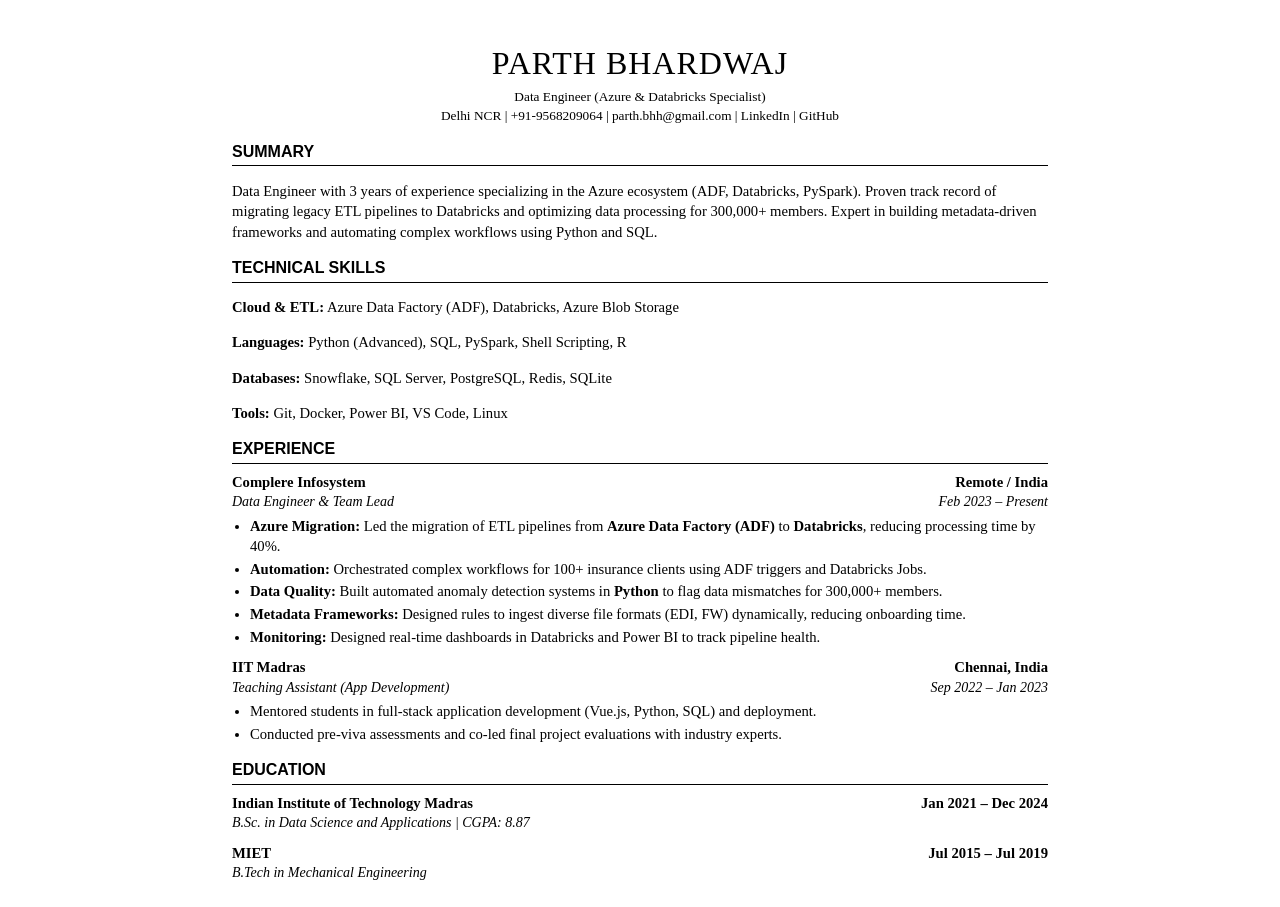
==== index.html @ d7b31c9b "pulling" ====
<!DOCTYPE html>
<html lang="en">
<head>
    <meta charset="UTF-8">
    <title>Parth Bhardwaj - Resume</title>
    <link rel="stylesheet" href="classic.css"> 
</head>
<body>

    <header>
        <h1>Parth Bhardwaj</h1>
        <div class="contact-info">
            Data Engineer (Azure & Databricks Specialist)<br>
            Delhi NCR | +91-9568209064 | parth.bhh@gmail.com |
            <a href="#">LinkedIn</a> | <a href="#">GitHub</a>
        </div>
    </header>

    <section>
        <h2>Summary</h2>
        <p>
            Data Engineer with 3 years of experience specializing in the Azure ecosystem (ADF, Databricks, PySpark). 
            Proven track record of migrating legacy ETL pipelines to Databricks and optimizing data processing for 300,000+ members. 
            Expert in building metadata-driven frameworks and automating complex workflows using Python and SQL.
        </p>
    </section>

    <section>
        <h2>Technical Skills</h2>
        <div class="skills-list">
            <p><strong>Cloud & ETL:</strong> Azure Data Factory (ADF), Databricks, Azure Blob Storage</p>
            <p><strong>Languages:</strong> Python (Advanced), SQL, PySpark, Shell Scripting, R</p>
            <p><strong>Databases:</strong> Snowflake, SQL Server, PostgreSQL, Redis, SQLite</p>
            <p><strong>Tools:</strong> Git, Docker, Power BI, VS Code, Linux</p>
        </div>
    </section>

    <section>
        <h2>Experience</h2>

        <div class="job-block">
            <div class="job-header">
                <span class="company">Complere Infosystem</span>
                <span class="location">Remote / India</span>
            </div>
            <div class="job-subheader">
                <span class="role">Data Engineer & Team Lead</span>
                <span class="dates">Feb 2023 – Present</span>
            </div>
            <ul>
                <li><strong>Azure Migration:</strong> Led the migration of ETL pipelines from <strong>Azure Data Factory (ADF)</strong> to <strong>Databricks</strong>, reducing processing time by 40%.</li>
                <li><strong>Automation:</strong> Orchestrated complex workflows for 100+ insurance clients using ADF triggers and Databricks Jobs.</li>
                <li><strong>Data Quality:</strong> Built automated anomaly detection systems in <strong>Python</strong> to flag data mismatches for 300,000+ members.</li>
                <li><strong>Metadata Frameworks:</strong> Designed rules to ingest diverse file formats (EDI, FW) dynamically, reducing onboarding time.</li>
                <li><strong>Monitoring:</strong> Designed real-time dashboards in Databricks and Power BI to track pipeline health.</li>
            </ul>
        </div>

        <div class="job-block">
            <div class="job-header">
                <span class="company">IIT Madras</span>
                <span class="location">Chennai, India</span>
            </div>
            <div class="job-subheader">
                <span class="role">Teaching Assistant (App Development)</span>
                <span class="dates">Sep 2022 – Jan 2023</span>
            </div>
            <ul>
                <li>Mentored students in full-stack application development (Vue.js, Python, SQL) and deployment.</li>
                <li>Conducted pre-viva assessments and co-led final project evaluations with industry experts.</li>
            </ul>
        </div>
    </section>

    <section>
        <h2>Education</h2>
        
        <div class="job-block">
            <div class="job-header">
                <span class="company">Indian Institute of Technology Madras</span>
                <span class="dates">Jan 2021 – Dec 2024</span>
            </div>
            <div class="job-subheader">
                <span class="role">B.Sc. in Data Science and Applications | CGPA: 8.87</span>
            </div>
        </div>

        <div class="job-block" style="margin-top: 10px;">
            <div class="job-header">
                <span class="company">MIET</span>
                <span class="dates">Jul 2015 – Jul 2019</span>
            </div>
            <div class="job-subheader">
                <span class="role">B.Tech in Mechanical Engineering</span>
            </div>
        </div>
    </section>

</body>
</html>
---- classic.css ----
/* SAVE AS: classic.css */

body {
    font-family: 'Times New Roman', Times, serif; /* The Classic Look */
    font-size: 11pt;
    line-height: 1.4;
    color: #000;
    max-width: 8.5in;
    margin: 0 auto;
    padding: 20px 40px;
}

h1 {
    text-align: center;
    text-transform: uppercase;
    font-weight: normal;
    font-size: 24pt;
    margin-bottom: 2px;
    letter-spacing: 1px;
}

.contact-info {
    text-align: center;
    font-size: 10pt;
    margin-bottom: 15px;
}

h2 {
    font-family: 'Arial', sans-serif; /* Sans-serif headers for contrast */
    font-size: 12pt;
    text-transform: uppercase;
    border-bottom: 1px solid #000;
    margin-top: 15px;
    margin-bottom: 8px;
    padding-bottom: 2px;
}

.job-header {
    display: flex;
    justify-content: space-between;
    font-weight: bold;
    font-size: 11pt;
}

.job-subheader {
    display: flex;
    justify-content: space-between;
    font-style: italic;
    font-size: 10.5pt;
    margin-bottom: 4px;
}

ul {
    margin: 2px 0 10px 0;
    padding-left: 18px;
}

li {
    margin-bottom: 2px;
}

a { color: #000; text-decoration: none; }

@media print {
    body { margin: 0; padding: 0.5in; }
    @page { size: A4; margin: 0; }
}
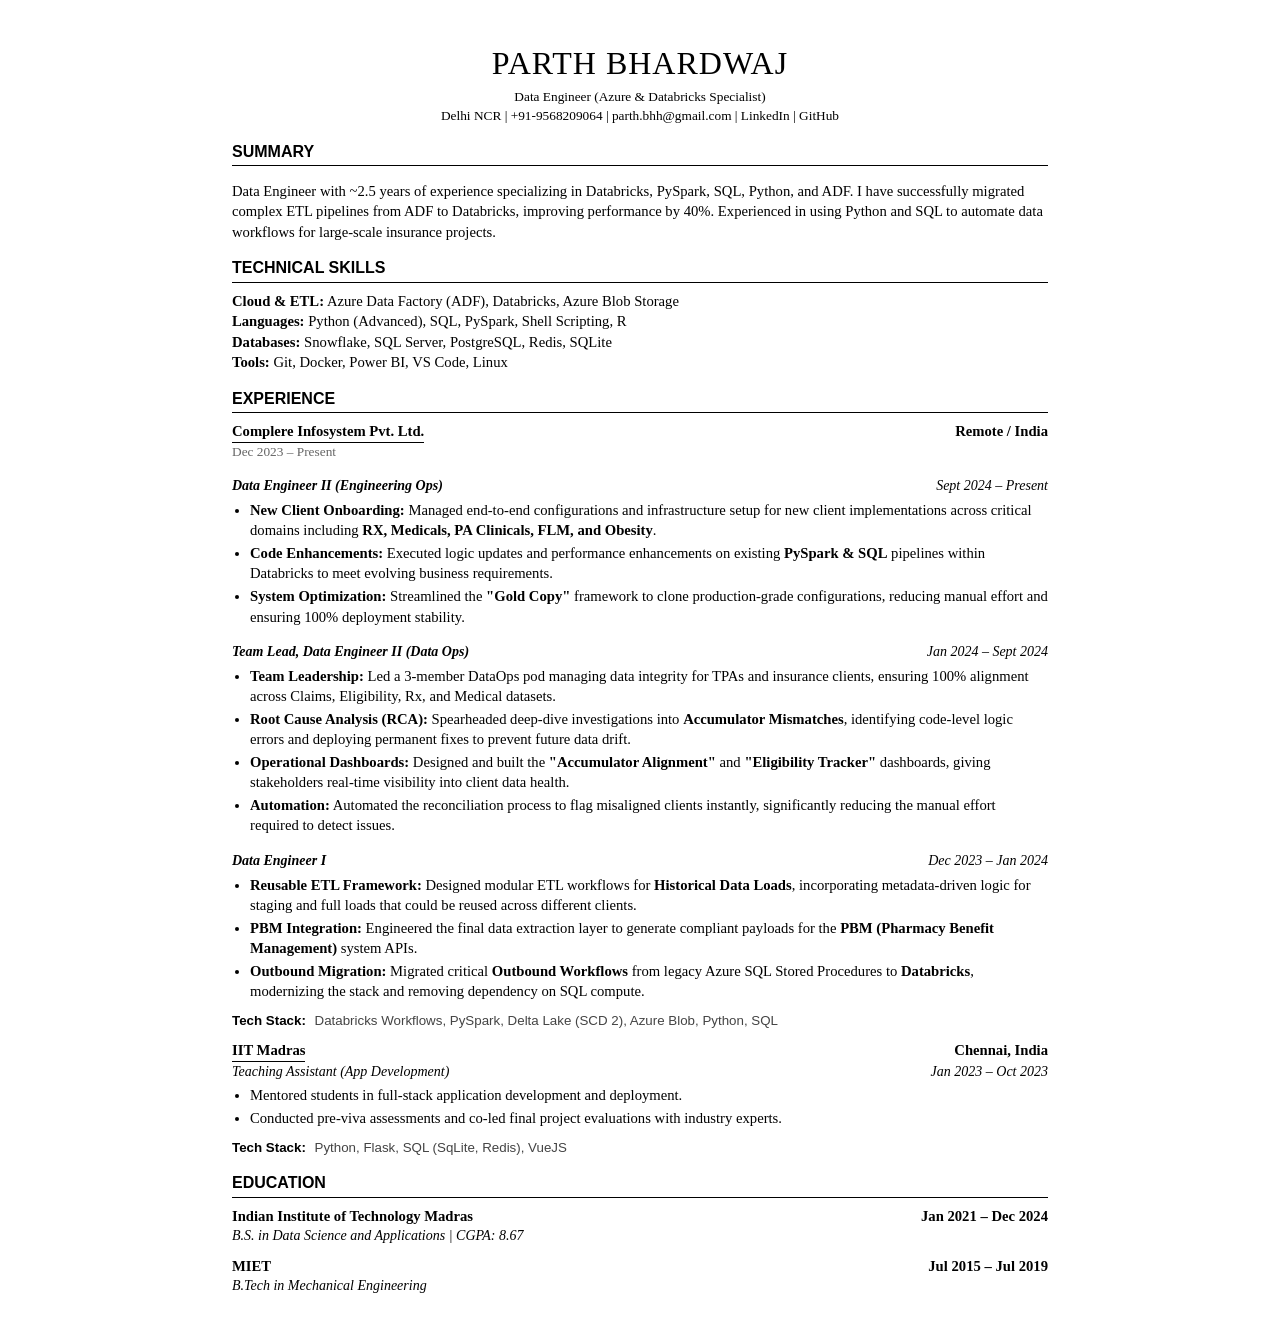
==== commit ca7814a1: "pushing" ====
--- a/index.html
+++ b/index.html
@@ -7,70 +7,125 @@
 </head>
 <body>
 
+
     <header>
         <h1>Parth Bhardwaj</h1>
         <div class="contact-info">
             Data Engineer (Azure & Databricks Specialist)<br>
             Delhi NCR | +91-9568209064 | parth.bhh@gmail.com |
-            <a href="#">LinkedIn</a> | <a href="#">GitHub</a>
+            <a href="https://www.linkedin.com/in/parth-bhardwaj-719878bb/">LinkedIn</a> | 
+            <a href="https://github.com/parth-bh">GitHub</a>
         </div>
     </header>
+
+
 
     <section>
         <h2>Summary</h2>
         <p>
-            Data Engineer with 3 years of experience specializing in the Azure ecosystem (ADF, Databricks, PySpark). 
-            Proven track record of migrating legacy ETL pipelines to Databricks and optimizing data processing for 300,000+ members. 
-            Expert in building metadata-driven frameworks and automating complex workflows using Python and SQL.
+            Data Engineer with ~2.5 years of experience specializing in Databricks, PySpark, SQL, Python, and ADF. 
+            I have successfully migrated complex ETL pipelines from ADF to Databricks, improving performance by 40%. 
+            Experienced in using Python and SQL to automate data workflows for large-scale insurance projects. 
         </p>
     </section>
+
+
 
     <section>
         <h2>Technical Skills</h2>
         <div class="skills-list">
-            <p><strong>Cloud & ETL:</strong> Azure Data Factory (ADF), Databricks, Azure Blob Storage</p>
-            <p><strong>Languages:</strong> Python (Advanced), SQL, PySpark, Shell Scripting, R</p>
-            <p><strong>Databases:</strong> Snowflake, SQL Server, PostgreSQL, Redis, SQLite</p>
-            <p><strong>Tools:</strong> Git, Docker, Power BI, VS Code, Linux</p>
+            <strong>Cloud & ETL:</strong> Azure Data Factory (ADF), Databricks, Azure Blob Storage<br>
+            <strong>Languages:</strong> Python (Advanced), SQL, PySpark, Shell Scripting, R <br>
+            <strong>Databases:</strong> Snowflake, SQL Server, PostgreSQL, Redis, SQLite<br>
+            <strong>Tools:</strong> Git, Docker, Power BI, VS Code, Linux<br>
         </div>
     </section>
+
+
+<!-- -------------------- EXPERIENCES -------------------- -->
 
     <section>
         <h2>Experience</h2>
 
-        <div class="job-block">
-            <div class="job-header">
-                <span class="company">Complere Infosystem</span>
-                <span class="location">Remote / India</span>
-            </div>
-            <div class="job-subheader">
-                <span class="role">Data Engineer & Team Lead</span>
-                <span class="dates">Feb 2023 – Present</span>
-            </div>
-            <ul>
-                <li><strong>Azure Migration:</strong> Led the migration of ETL pipelines from <strong>Azure Data Factory (ADF)</strong> to <strong>Databricks</strong>, reducing processing time by 40%.</li>
-                <li><strong>Automation:</strong> Orchestrated complex workflows for 100+ insurance clients using ADF triggers and Databricks Jobs.</li>
-                <li><strong>Data Quality:</strong> Built automated anomaly detection systems in <strong>Python</strong> to flag data mismatches for 300,000+ members.</li>
-                <li><strong>Metadata Frameworks:</strong> Designed rules to ingest diverse file formats (EDI, FW) dynamically, reducing onboarding time.</li>
-                <li><strong>Monitoring:</strong> Designed real-time dashboards in Databricks and Power BI to track pipeline health.</li>
-            </ul>
-        </div>
+
+    <!-- -------------------- COMPLERE INFOSYSTEM EXPERIENCES -------------------- -->
 
         <div class="job-block">
             <div class="job-header">
-                <span class="company">IIT Madras</span>
+                <span class="company" style="border-bottom: 1px solid #000">
+                    Complere Infosystem Pvt. Ltd.
+                </span>
+                <span class="location">Remote / India</span>
+            </div>
+            
+            <div class="dates" style="font-size: 10pt; color: #666; margin-bottom: 8px;">
+                Dec 2023 – Present
+            </div>
+        
+            <div class="job-subheader" style="margin-top: 15px;">
+                <span class="role" style="color: #000; font-weight: bold;">Data Engineer II (Engineering Ops)</span>
+                <span class="dates">Sept 2024 – Present</span>
+            </div>
+            <ul>
+                <li><strong>New Client Onboarding:</strong> Managed end-to-end configurations and infrastructure setup for new client implementations across critical domains including <strong>RX, Medicals, PA Clinicals, FLM, and Obesity</strong>.</li>
+                <li><strong>Code Enhancements:</strong> Executed logic updates and performance enhancements on existing <strong>PySpark & SQL</strong> pipelines within Databricks to meet evolving business requirements.</li>
+                <li><strong>System Optimization:</strong> Streamlined the <strong>"Gold Copy"</strong> framework to clone production-grade configurations, reducing manual effort and ensuring 100% deployment stability.</li>
+            </ul>
+        
+            <div class="job-subheader" style="margin-top: 15px;">
+                <span class="role" style="color: #000; font-weight: bold;">Team Lead, Data Engineer II (Data Ops)</span>
+                <span class="dates">Jan 2024 – Sept 2024</span>
+            </div>
+            <ul>
+                <li><strong>Team Leadership:</strong> Led a 3-member DataOps pod managing data integrity for TPAs and insurance clients, ensuring 100% alignment across Claims, Eligibility, Rx, and Medical datasets.</li>
+                <li><strong>Root Cause Analysis (RCA):</strong> Spearheaded deep-dive investigations into <strong>Accumulator Mismatches</strong>, identifying code-level logic errors and deploying permanent fixes to prevent future data drift.</li>
+                <li><strong>Operational Dashboards:</strong> Designed and built the <strong>"Accumulator Alignment"</strong> and <strong>"Eligibility Tracker"</strong> dashboards, giving stakeholders real-time visibility into client data health.</li>
+                <li><strong>Automation:</strong> Automated the reconciliation process to flag misaligned clients instantly, significantly reducing the manual effort required to detect issues.</li>
+            </ul>
+        
+            <div class="job-subheader" style="margin-top: 15px;">
+                <span class="role" style="color: #000; font-weight: bold;">Data Engineer I</span>
+                <span class="dates">Dec 2023 – Jan 2024</span>
+            </div>
+            <ul>
+                <li><strong>Reusable ETL Framework:</strong> Designed modular ETL workflows for <strong>Historical Data Loads</strong>, incorporating metadata-driven logic for staging and full loads that could be reused across different clients.</li>
+                <li><strong>PBM Integration:</strong> Engineered the final data extraction layer to generate compliant payloads for the <strong>PBM (Pharmacy Benefit Management)</strong> system APIs.</li>
+                <li><strong>Outbound Migration:</strong> Migrated critical <strong>Outbound Workflows</strong> from legacy Azure SQL Stored Procedures to <strong>Databricks</strong>, modernizing the stack and removing dependency on SQL compute.</li>
+            </ul>
+        
+            <div class="tech-stack">
+                <strong>Tech Stack:</strong> Databricks Workflows, PySpark, Delta Lake (SCD 2), Azure Blob, Python, SQL
+            </div>
+        </div>
+
+
+    <!-- -------------------- IIT MADRAS EXPERIENCES -------------------- -->
+
+        <div class="job-block">
+            <div class="job-header">
+                <span class="company" style="border-bottom: 1px solid #000">
+                    IIT Madras
+                </span>
                 <span class="location">Chennai, India</span>
             </div>
             <div class="job-subheader">
                 <span class="role">Teaching Assistant (App Development)</span>
-                <span class="dates">Sep 2022 – Jan 2023</span>
+                <span class="dates">Jan 2023 – Oct 2023</span>
             </div>
             <ul>
-                <li>Mentored students in full-stack application development (Vue.js, Python, SQL) and deployment.</li>
+                <li>Mentored students in full-stack application development and deployment.</li>
                 <li>Conducted pre-viva assessments and co-led final project evaluations with industry experts.</li>
             </ul>
+            <div class="tech-stack">
+                <strong>Tech Stack:</strong> Python, Flask, SQL (SqLite, Redis), VueJS
+            </div>
         </div>
+
     </section>
+
+
+
+<!-- -------------------- EDUCATION -------------------- -->
 
     <section>
         <h2>Education</h2>
@@ -81,7 +136,7 @@
                 <span class="dates">Jan 2021 – Dec 2024</span>
             </div>
             <div class="job-subheader">
-                <span class="role">B.Sc. in Data Science and Applications | CGPA: 8.87</span>
+                <span class="role">B.S. in Data Science and Applications | CGPA: 8.67</span>
             </div>
         </div>
 
--- a/classic.css
+++ b/classic.css
@@ -64,4 +64,19 @@
 @media print {
     body { margin: 0; padding: 0.5in; }
     @page { size: A4; margin: 0; }
-}+}
+
+.tech-stack {
+    font-size: 10pt;        /* Slightly smaller than main text */
+    margin-top: 4px;        /* A little space above it */
+    margin-bottom: 10px;    /* Space below before the next job starts */
+    color: #444;            /* Dark grey text for contrast */
+    font-family: 'Arial', sans-serif; /* Clean font to stand out */
+}
+
+.tech-stack strong {
+    color: #000;            /* Make "Tech Stack:" label pure black */
+    font-weight: bold;
+    margin-right: 5px;
+}
+
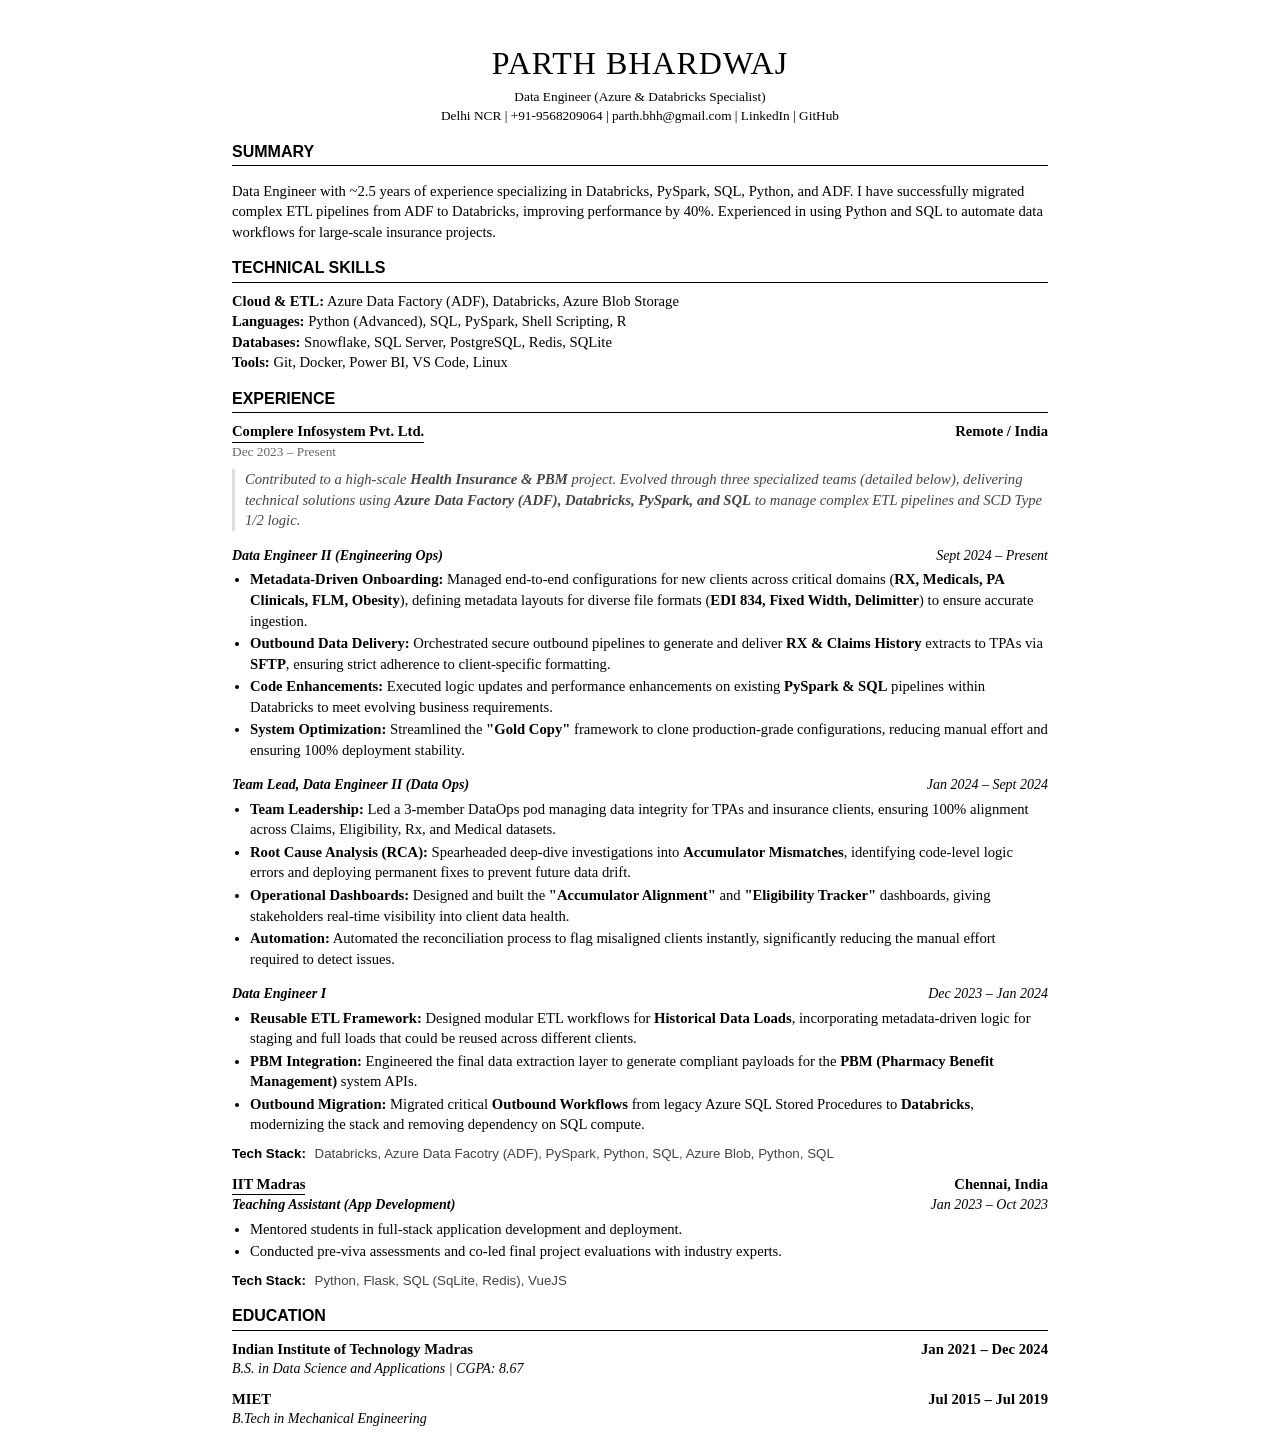
==== commit 14e8b6a1: "pushing" ====
--- a/index.html
+++ b/index.html
@@ -61,30 +61,50 @@
             <div class="dates" style="font-size: 10pt; color: #666; margin-bottom: 8px;">
                 Dec 2023 – Present
             </div>
-        
+                    
+            <div style="margin-bottom: 15px; font-style: italic; color: #444; border-left: 3px solid #ddd; padding-left: 10px;">
+                Contributed to a high-scale <strong>Health Insurance & PBM</strong> project. 
+                Evolved through three specialized teams (detailed below), delivering technical solutions using 
+                <strong>Azure Data Factory (ADF), Databricks, PySpark, and SQL</strong> to manage complex ETL pipelines and SCD Type 1/2 logic.
+            </div>
+
+
+
+    <!-- -------------------- COMPLERE INFOSYSTEM EXPERIENCES -- Data Engineer II (Engineering Ops) -------------------- -->
+
             <div class="job-subheader" style="margin-top: 15px;">
-                <span class="role" style="color: #000; font-weight: bold;">Data Engineer II (Engineering Ops)</span>
+                <span class="role" style="color: #000; font-weight: bold;">
+            Data Engineer II (Engineering Ops)</span>
                 <span class="dates">Sept 2024 – Present</span>
             </div>
+
             <ul>
-                <li><strong>New Client Onboarding:</strong> Managed end-to-end configurations and infrastructure setup for new client implementations across critical domains including <strong>RX, Medicals, PA Clinicals, FLM, and Obesity</strong>.</li>
+                <li><strong>Metadata-Driven Onboarding:</strong> Managed end-to-end configurations for new clients across critical domains (<strong>RX, Medicals, PA Clinicals, FLM, Obesity</strong>), defining metadata layouts for diverse file formats (<strong>EDI 834, Fixed Width, Delimitter</strong>) to ensure accurate ingestion.</li>
+                <li><strong>Outbound Data Delivery:</strong> Orchestrated secure outbound pipelines to generate and deliver <strong>RX & Claims History</strong> extracts to TPAs via <strong>SFTP</strong>, ensuring strict adherence to client-specific formatting.</li>
                 <li><strong>Code Enhancements:</strong> Executed logic updates and performance enhancements on existing <strong>PySpark & SQL</strong> pipelines within Databricks to meet evolving business requirements.</li>
                 <li><strong>System Optimization:</strong> Streamlined the <strong>"Gold Copy"</strong> framework to clone production-grade configurations, reducing manual effort and ensuring 100% deployment stability.</li>
             </ul>
         
+    <!-- -------------------- COMPLERE INFOSYSTEM EXPERIENCES -- Team Lead, Data Engineer II (Data Ops)-------------------- -->
+
             <div class="job-subheader" style="margin-top: 15px;">
-                <span class="role" style="color: #000; font-weight: bold;">Team Lead, Data Engineer II (Data Ops)</span>
+                <span class="role" style="color: #000; font-weight: bold;">
+                    Team Lead, Data Engineer II (Data Ops)</span>
                 <span class="dates">Jan 2024 – Sept 2024</span>
             </div>
+
             <ul>
                 <li><strong>Team Leadership:</strong> Led a 3-member DataOps pod managing data integrity for TPAs and insurance clients, ensuring 100% alignment across Claims, Eligibility, Rx, and Medical datasets.</li>
                 <li><strong>Root Cause Analysis (RCA):</strong> Spearheaded deep-dive investigations into <strong>Accumulator Mismatches</strong>, identifying code-level logic errors and deploying permanent fixes to prevent future data drift.</li>
                 <li><strong>Operational Dashboards:</strong> Designed and built the <strong>"Accumulator Alignment"</strong> and <strong>"Eligibility Tracker"</strong> dashboards, giving stakeholders real-time visibility into client data health.</li>
                 <li><strong>Automation:</strong> Automated the reconciliation process to flag misaligned clients instantly, significantly reducing the manual effort required to detect issues.</li>
             </ul>
+
+    <!-- -------------------- COMPLERE INFOSYSTEM EXPERIENCES -- Data Engineer I -------------------- -->
         
             <div class="job-subheader" style="margin-top: 15px;">
-                <span class="role" style="color: #000; font-weight: bold;">Data Engineer I</span>
+                <span class="role" style="color: #000; font-weight: bold;">
+                    Data Engineer I</span>
                 <span class="dates">Dec 2023 – Jan 2024</span>
             </div>
             <ul>
@@ -94,12 +114,12 @@
             </ul>
         
             <div class="tech-stack">
-                <strong>Tech Stack:</strong> Databricks Workflows, PySpark, Delta Lake (SCD 2), Azure Blob, Python, SQL
+                <strong>Tech Stack:</strong> Databricks, Azure Data Facotry (ADF), PySpark, Python, SQL, Azure Blob, Python, SQL
             </div>
         </div>
 
 
-    <!-- -------------------- IIT MADRAS EXPERIENCES -------------------- -->
+<!-- -------------------- IIT MADRAS EXPERIENCES -------------------- -->
 
         <div class="job-block">
             <div class="job-header">
@@ -108,10 +128,16 @@
                 </span>
                 <span class="location">Chennai, India</span>
             </div>
+
+            
             <div class="job-subheader">
-                <span class="role">Teaching Assistant (App Development)</span>
-                <span class="dates">Jan 2023 – Oct 2023</span>
+                <span class="role" style="color: #000; font-weight: bold;">
+                    Teaching Assistant (App Development)
+                </span>
+            <span class="dates">Jan 2023 – Oct 2023</span>
             </div>
+
+
             <ul>
                 <li>Mentored students in full-stack application development and deployment.</li>
                 <li>Conducted pre-viva assessments and co-led final project evaluations with industry experts.</li>
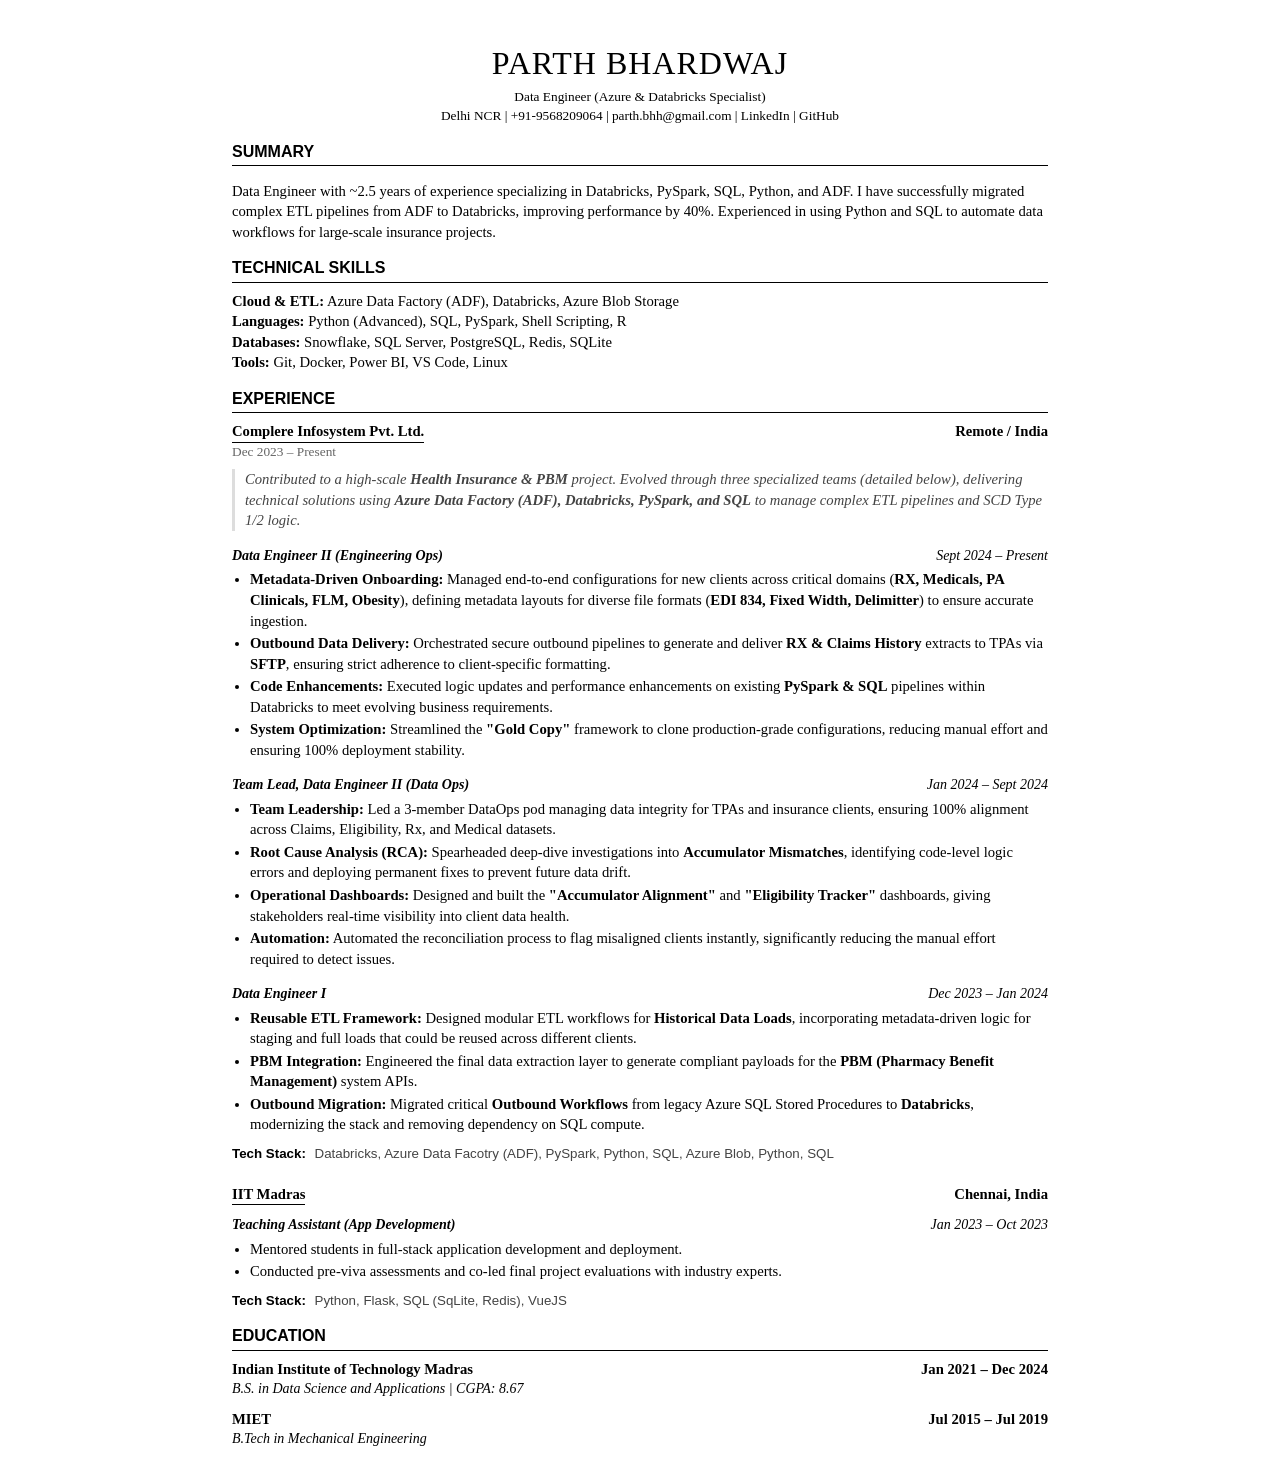
==== commit d4a3a8a6: "updating" ====
--- a/index.html
+++ b/index.html
@@ -121,7 +121,7 @@
 
 <!-- -------------------- IIT MADRAS EXPERIENCES -------------------- -->
 
-        <div class="job-block">
+        <div class="job-block" style="margin-top: 20px;">
             <div class="job-header">
                 <span class="company" style="border-bottom: 1px solid #000">
                     IIT Madras
@@ -130,7 +130,7 @@
             </div>
 
             
-            <div class="job-subheader">
+            <div class="job-subheader" style="margin-top: 10px;">
                 <span class="role" style="color: #000; font-weight: bold;">
                     Teaching Assistant (App Development)
                 </span>
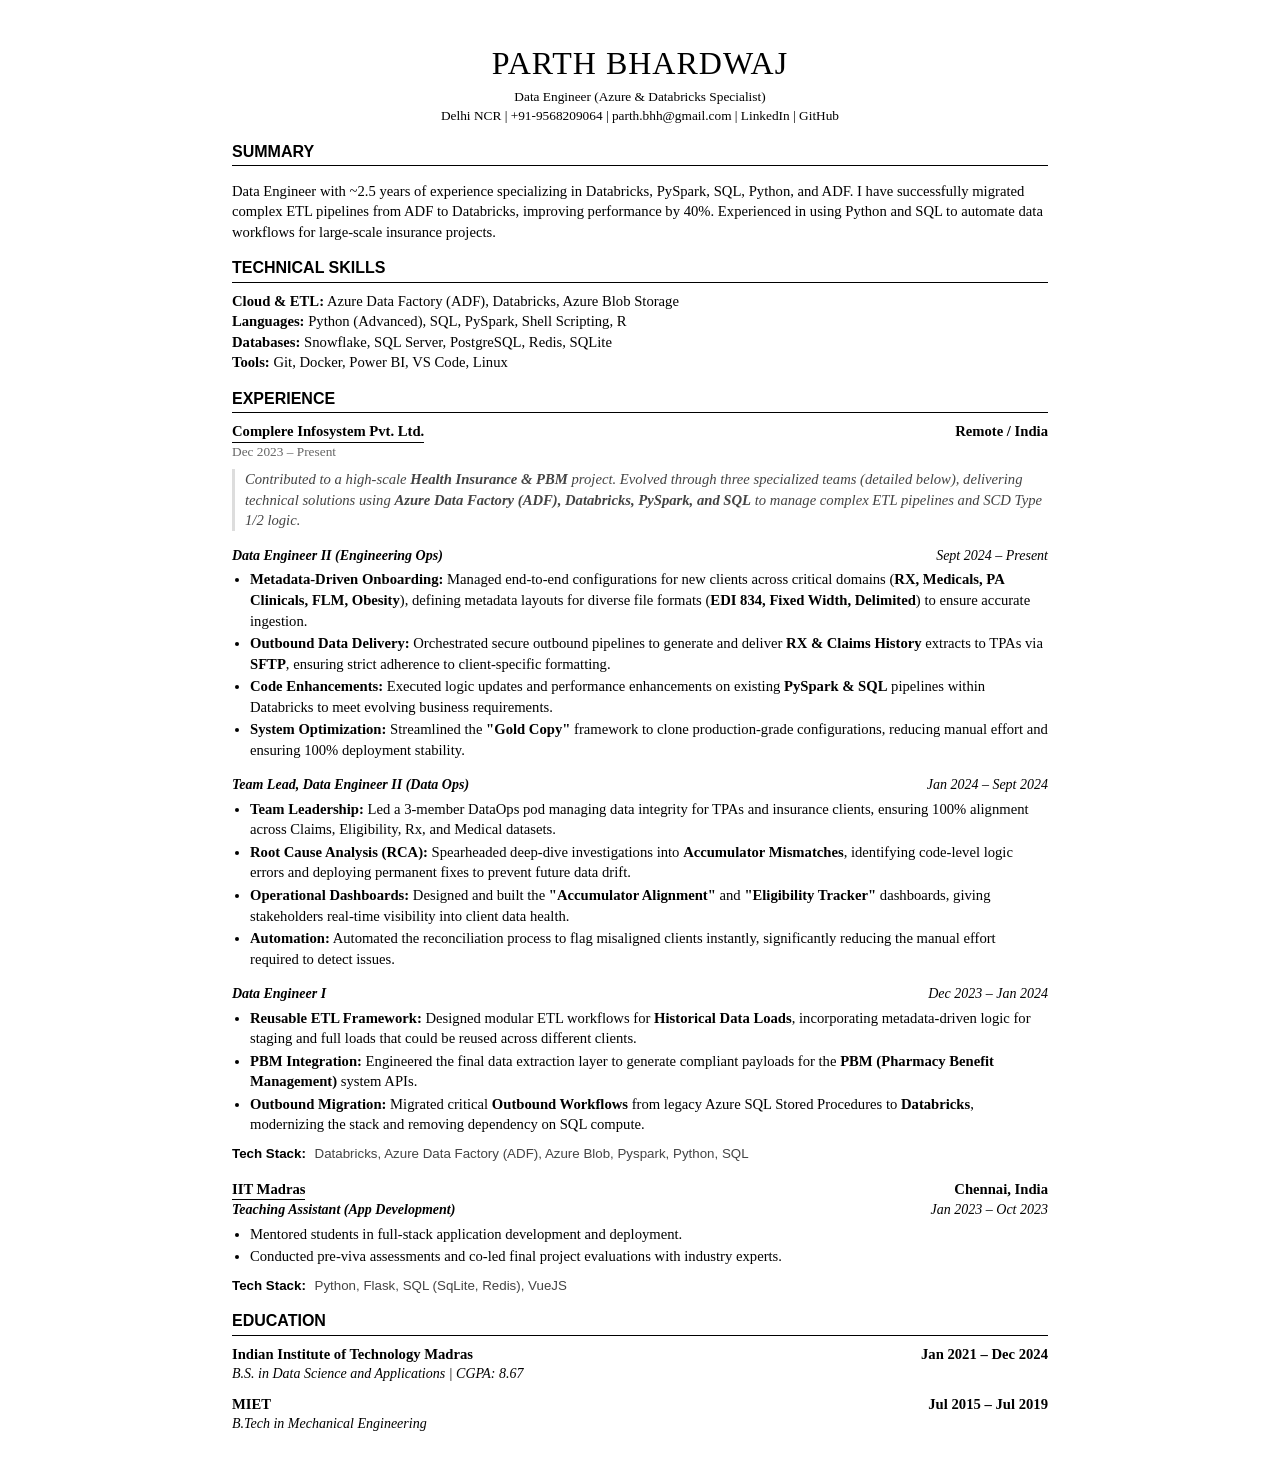
==== commit 9d0222a1: "pushing" ====
--- a/index.html
+++ b/index.html
@@ -79,7 +79,7 @@
             </div>
 
             <ul>
-                <li><strong>Metadata-Driven Onboarding:</strong> Managed end-to-end configurations for new clients across critical domains (<strong>RX, Medicals, PA Clinicals, FLM, Obesity</strong>), defining metadata layouts for diverse file formats (<strong>EDI 834, Fixed Width, Delimitter</strong>) to ensure accurate ingestion.</li>
+                <li><strong>Metadata-Driven Onboarding:</strong> Managed end-to-end configurations for new clients across critical domains (<strong>RX, Medicals, PA Clinicals, FLM, Obesity</strong>), defining metadata layouts for diverse file formats (<strong>EDI 834, Fixed Width, Delimited</strong>) to ensure accurate ingestion.</li>
                 <li><strong>Outbound Data Delivery:</strong> Orchestrated secure outbound pipelines to generate and deliver <strong>RX & Claims History</strong> extracts to TPAs via <strong>SFTP</strong>, ensuring strict adherence to client-specific formatting.</li>
                 <li><strong>Code Enhancements:</strong> Executed logic updates and performance enhancements on existing <strong>PySpark & SQL</strong> pipelines within Databricks to meet evolving business requirements.</li>
                 <li><strong>System Optimization:</strong> Streamlined the <strong>"Gold Copy"</strong> framework to clone production-grade configurations, reducing manual effort and ensuring 100% deployment stability.</li>
@@ -114,14 +114,14 @@
             </ul>
         
             <div class="tech-stack">
-                <strong>Tech Stack:</strong> Databricks, Azure Data Facotry (ADF), PySpark, Python, SQL, Azure Blob, Python, SQL
+                <strong>Tech Stack:</strong> Databricks, Azure Data Factory (ADF), Azure Blob, Pyspark, Python, SQL
             </div>
         </div>
 
 
 <!-- -------------------- IIT MADRAS EXPERIENCES -------------------- -->
 
-        <div class="job-block" style="margin-top: 20px;">
+        <div class="job-block" style="margin-top: 15px;">
             <div class="job-header">
                 <span class="company" style="border-bottom: 1px solid #000">
                     IIT Madras
@@ -130,7 +130,7 @@
             </div>
 
             
-            <div class="job-subheader" style="margin-top: 10px;">
+            <div class="job-subheader">
                 <span class="role" style="color: #000; font-weight: bold;">
                     Teaching Assistant (App Development)
                 </span>
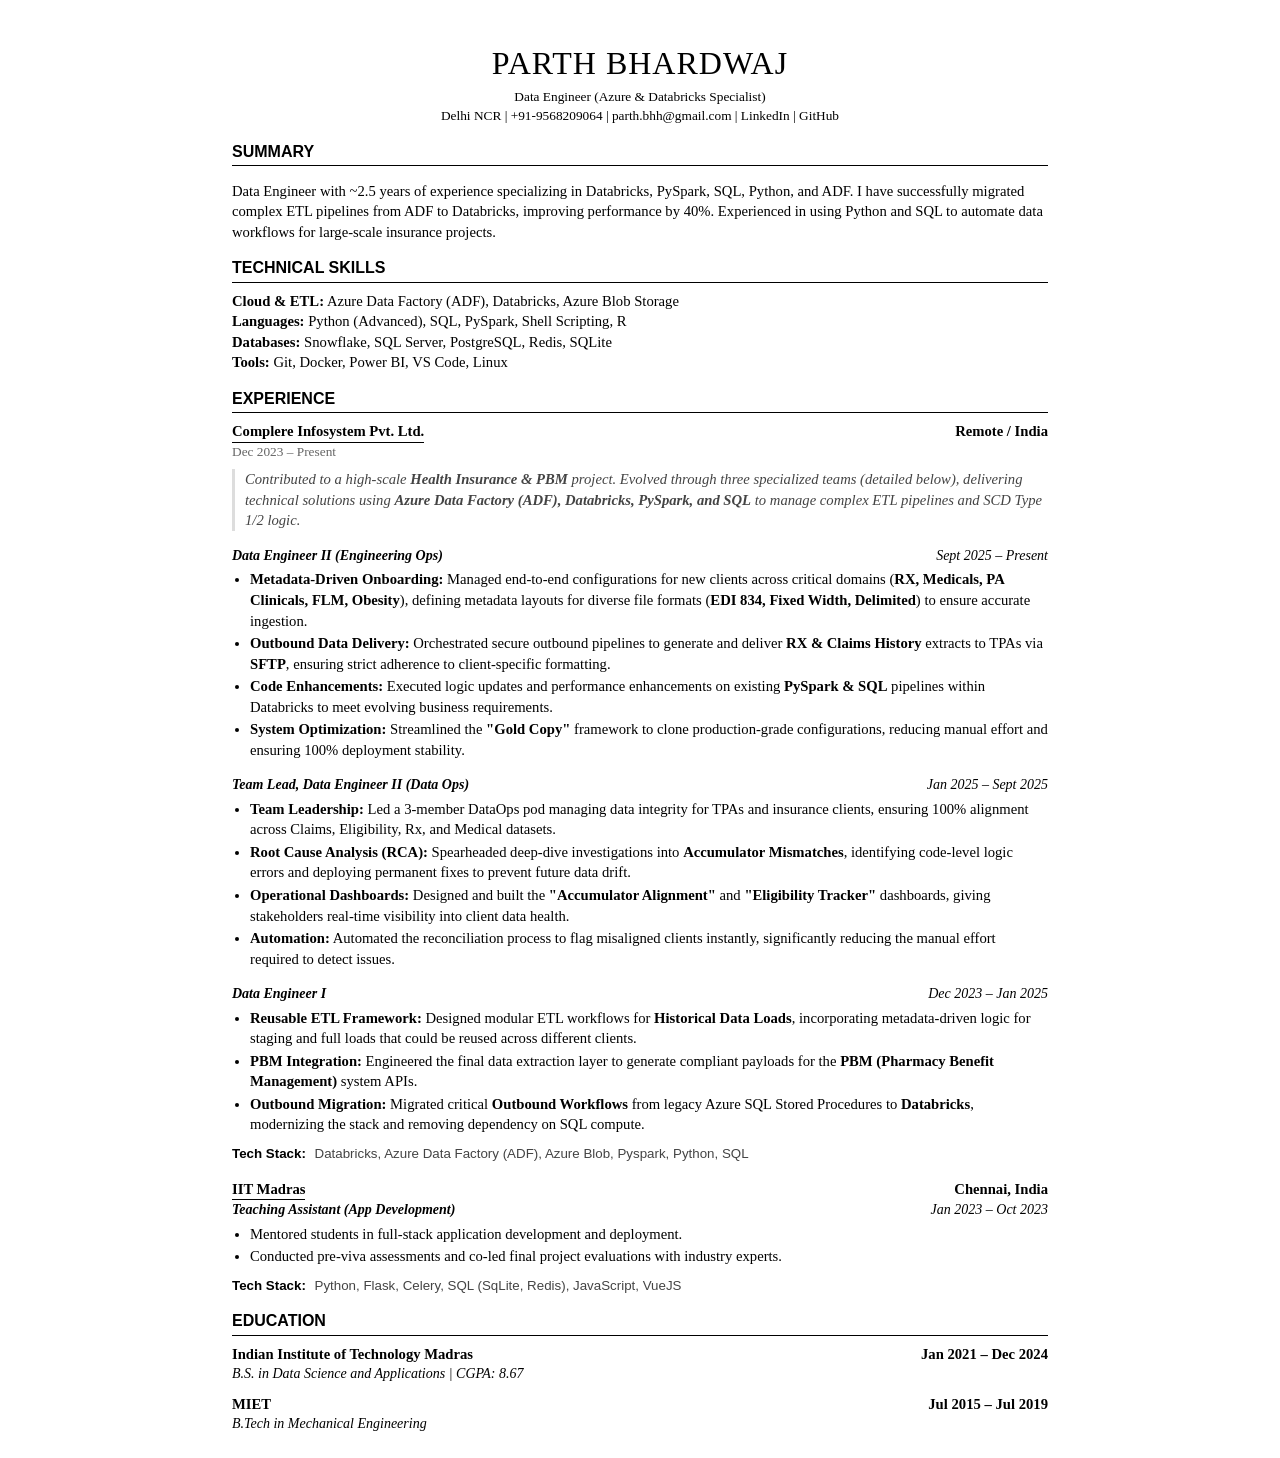
==== commit 0861c9ef: "pushing" ====
--- a/index.html
+++ b/index.html
@@ -75,7 +75,7 @@
             <div class="job-subheader" style="margin-top: 15px;">
                 <span class="role" style="color: #000; font-weight: bold;">
             Data Engineer II (Engineering Ops)</span>
-                <span class="dates">Sept 2024 – Present</span>
+                <span class="dates">Sept 2025 – Present</span>
             </div>
 
             <ul>
@@ -90,7 +90,7 @@
             <div class="job-subheader" style="margin-top: 15px;">
                 <span class="role" style="color: #000; font-weight: bold;">
                     Team Lead, Data Engineer II (Data Ops)</span>
-                <span class="dates">Jan 2024 – Sept 2024</span>
+                <span class="dates">Jan 2025 – Sept 2025</span>
             </div>
 
             <ul>
@@ -105,7 +105,7 @@
             <div class="job-subheader" style="margin-top: 15px;">
                 <span class="role" style="color: #000; font-weight: bold;">
                     Data Engineer I</span>
-                <span class="dates">Dec 2023 – Jan 2024</span>
+                <span class="dates">Dec 2023 – Jan 2025</span>
             </div>
             <ul>
                 <li><strong>Reusable ETL Framework:</strong> Designed modular ETL workflows for <strong>Historical Data Loads</strong>, incorporating metadata-driven logic for staging and full loads that could be reused across different clients.</li>
@@ -143,7 +143,7 @@
                 <li>Conducted pre-viva assessments and co-led final project evaluations with industry experts.</li>
             </ul>
             <div class="tech-stack">
-                <strong>Tech Stack:</strong> Python, Flask, SQL (SqLite, Redis), VueJS
+                <strong>Tech Stack:</strong> Python, Flask, Celery, SQL (SqLite, Redis), JavaScript, VueJS
             </div>
         </div>
 
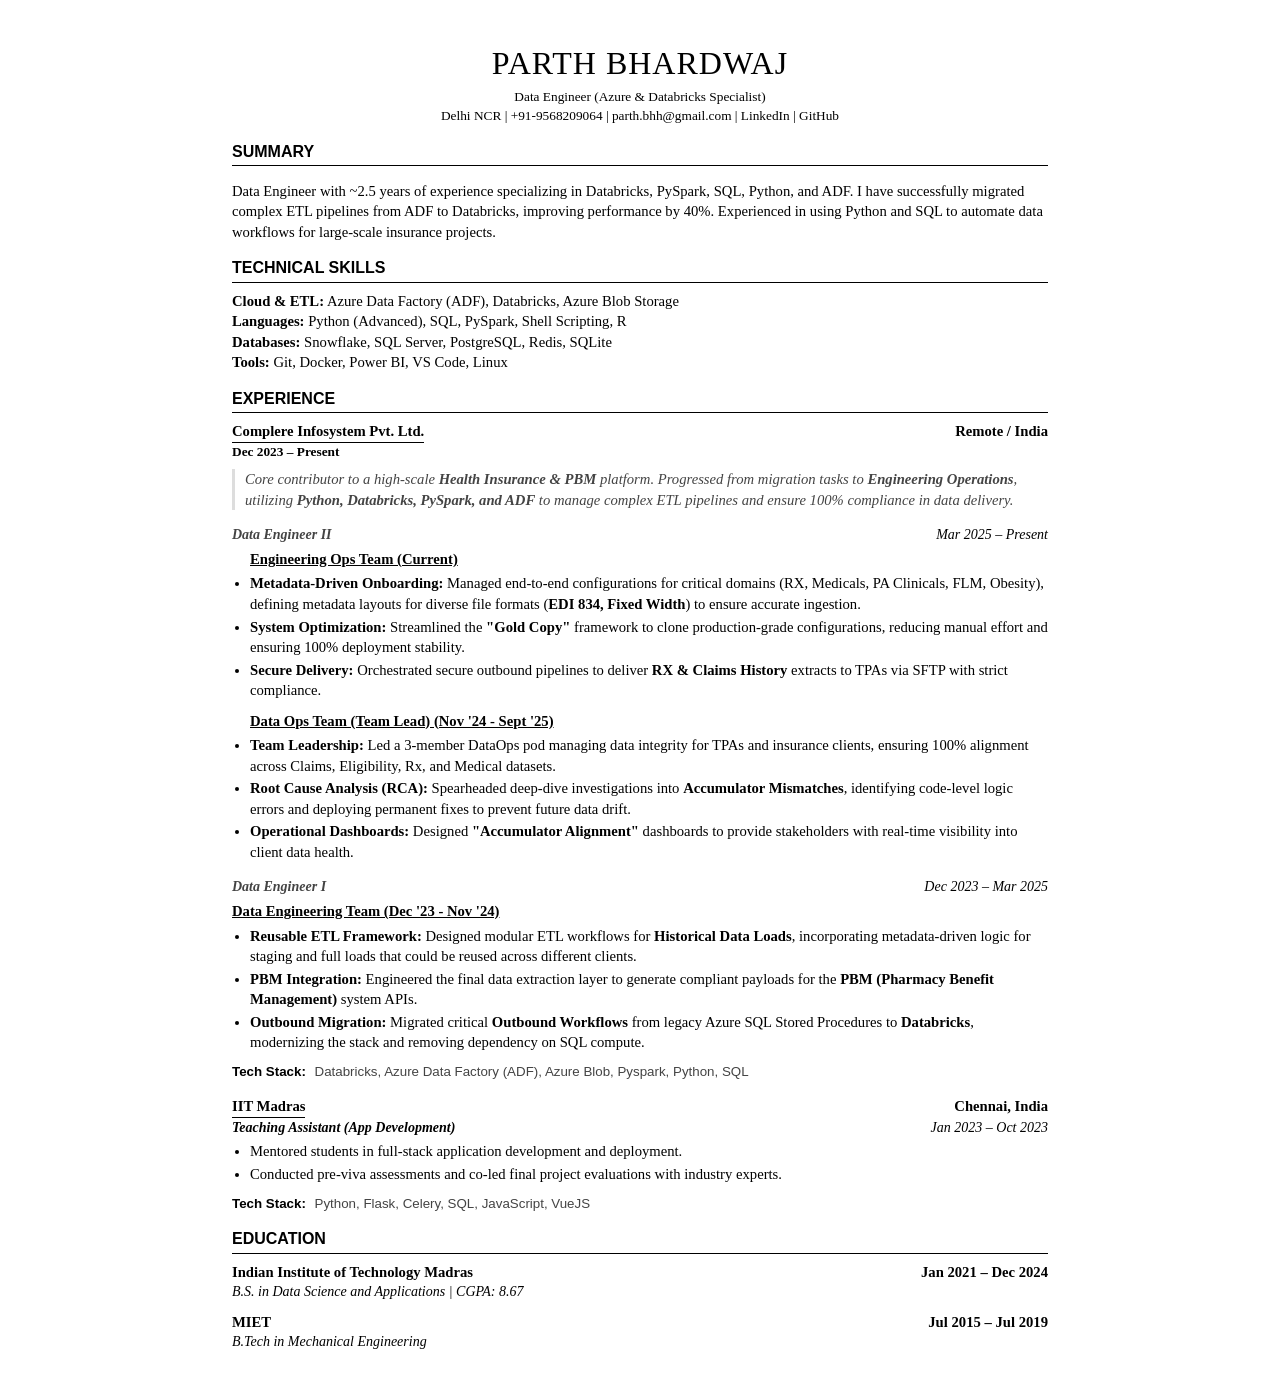
==== commit 5b979670: "pushing" ====
--- a/index.html
+++ b/index.html
@@ -48,104 +48,94 @@
         <h2>Experience</h2>
 
 
+
+
     <!-- -------------------- COMPLERE INFOSYSTEM EXPERIENCES -------------------- -->
+    <div class="job-block">
+        <div class="job-header">
+            <span class="company" style="border-bottom: 1px solid #000; font-weight: bold;">
+                Complere Infosystem Pvt. Ltd.
+            </span>
+            <span class="location">Remote / India</span>
+        </div>
+        
+        <div class="dates" style="font-size: 10pt; color: #000; margin-bottom: 8px; font-weight: bold;">
+            Dec 2023 – Present
+        </div>
 
-        <div class="job-block">
-            <div class="job-header">
-                <span class="company" style="border-bottom: 1px solid #000">
-                    Complere Infosystem Pvt. Ltd.
-                </span>
-                <span class="location">Remote / India</span>
-            </div>
-            
-            <div class="dates" style="font-size: 10pt; color: #666; margin-bottom: 8px;">
-                Dec 2023 – Present
-            </div>
-                    
-            <div style="margin-bottom: 15px; font-style: italic; color: #444; border-left: 3px solid #ddd; padding-left: 10px;">
-                Contributed to a high-scale <strong>Health Insurance & PBM</strong> project. 
-                Evolved through three specialized teams (detailed below), delivering technical solutions using 
-                <strong>Azure Data Factory (ADF), Databricks, PySpark, and SQL</strong> to manage complex ETL pipelines and SCD Type 1/2 logic.
-            </div>
+        <div style="margin-bottom: 15px; font-style: italic; color: #444; border-left: 3px solid #ddd; padding-left: 10px;">
+            Core contributor to a high-scale <strong>Health Insurance & PBM</strong> platform. 
+            Progressed from migration tasks to <strong>Engineering Operations</strong>, utilizing 
+            <strong>Python, Databricks, PySpark, and ADF</strong> to manage complex ETL pipelines and ensure 100% compliance in data delivery.
+        </div>
+        
+
+
+    <!-- -------------------- COMPLERE INFOSYSTEM EXPERIENCES : Data Engineer II  -------------------- -->
+
+        <div class="job-subheader" style="margin-top: 5px;">
+            <span class="role" style="color: #444; font-weight: bold;">
+        Data Engineer II</span>
+            <span class="dates" style="font-weight: normal; font-style: italic;">Mar 2025 – Present</span>
+        </div>
+
+        <ul>
+            <div style="margin-bottom: 4px; text-decoration: underline; font-weight: 600;">Engineering Ops Team (Current)</div>            <li><strong>Metadata-Driven Onboarding:</strong> Managed end-to-end configurations for critical domains (RX, Medicals, PA Clinicals, FLM, Obesity), defining metadata layouts for diverse file formats (<strong>EDI 834, Fixed Width</strong>) to ensure accurate ingestion.</li>
+            <li><strong>System Optimization:</strong> Streamlined the <strong>"Gold Copy"</strong> framework to clone production-grade configurations, reducing manual effort and ensuring 100% deployment stability.</li>
+            <li><strong>Secure Delivery:</strong> Orchestrated secure outbound pipelines to deliver <strong>RX & Claims History</strong> extracts to TPAs via SFTP with strict compliance.</li>
+
+            <div style="margin-top: 10px; margin-bottom: 4px; text-decoration: underline; font-weight: 600;">Data Ops Team (Team Lead) (Nov '24 - Sept '25)</div>            <li><strong>Team Leadership:</strong> Led a 3-member DataOps pod managing data integrity for TPAs and insurance clients, ensuring 100% alignment across Claims, Eligibility, Rx, and Medical datasets.</li>
+            <li><strong>Root Cause Analysis (RCA):</strong> Spearheaded deep-dive investigations into <strong>Accumulator Mismatches</strong>, identifying code-level logic errors and deploying permanent fixes to prevent future data drift.</li>
+            <li><strong>Operational Dashboards:</strong> Designed <strong>"Accumulator Alignment"</strong> dashboards to provide stakeholders with real-time visibility into client data health.</li>
+        </ul>
+
+
+    <!-- -------------------- COMPLERE INFOSYSTEM EXPERIENCES : Data Engineer I  -------------------- -->
+
+        <div class="job-subheader" style="margin-top: 15px;">
+            <span class="role" style="color: #444; font-weight: bold;">
+                Data Engineer I</span>
+            <span class="dates" style="font-weight: normal; font-style: italic;">Dec 2023 – Mar 2025</span>
+        </div>
+        <div style="margin-bottom: 4px; text-decoration: underline; font-weight: 600;">Data Engineering Team (Dec '23 - Nov '24)</div>
+        <ul>
+            <li><strong>Reusable ETL Framework:</strong> Designed modular ETL workflows for <strong>Historical Data Loads</strong>, incorporating metadata-driven logic for staging and full loads that could be reused across different clients.</li>
+            <li><strong>PBM Integration:</strong> Engineered the final data extraction layer to generate compliant payloads for the <strong>PBM (Pharmacy Benefit Management)</strong> system APIs.</li>
+            <li><strong>Outbound Migration:</strong> Migrated critical <strong>Outbound Workflows</strong> from legacy Azure SQL Stored Procedures to <strong>Databricks</strong>, modernizing the stack and removing dependency on SQL compute.</li>
+        </ul>
+    
+        <div class="tech-stack">
+            <strong>Tech Stack:</strong> Databricks, Azure Data Factory (ADF), Azure Blob, Pyspark, Python, SQL
+        </div>
+    </div>
 
 
 
-    <!-- -------------------- COMPLERE INFOSYSTEM EXPERIENCES -- Data Engineer II (Engineering Ops) -------------------- -->
+    
+<!-- -------------------- IIT MADRAS EXPERIENCES -------------------- -->
+<div class="job-block" style="margin-top: 15px;">
+    <div class="job-header">
+        <span class="company" style="border-bottom: 1px solid #000">
+            IIT Madras
+        </span>
+        <span class="location">Chennai, India</span>
+    </div>
 
-            <div class="job-subheader" style="margin-top: 15px;">
-                <span class="role" style="color: #000; font-weight: bold;">
-            Data Engineer II (Engineering Ops)</span>
-                <span class="dates">Sept 2025 – Present</span>
-            </div>
-
-            <ul>
-                <li><strong>Metadata-Driven Onboarding:</strong> Managed end-to-end configurations for new clients across critical domains (<strong>RX, Medicals, PA Clinicals, FLM, Obesity</strong>), defining metadata layouts for diverse file formats (<strong>EDI 834, Fixed Width, Delimited</strong>) to ensure accurate ingestion.</li>
-                <li><strong>Outbound Data Delivery:</strong> Orchestrated secure outbound pipelines to generate and deliver <strong>RX & Claims History</strong> extracts to TPAs via <strong>SFTP</strong>, ensuring strict adherence to client-specific formatting.</li>
-                <li><strong>Code Enhancements:</strong> Executed logic updates and performance enhancements on existing <strong>PySpark & SQL</strong> pipelines within Databricks to meet evolving business requirements.</li>
-                <li><strong>System Optimization:</strong> Streamlined the <strong>"Gold Copy"</strong> framework to clone production-grade configurations, reducing manual effort and ensuring 100% deployment stability.</li>
-            </ul>
-        
-    <!-- -------------------- COMPLERE INFOSYSTEM EXPERIENCES -- Team Lead, Data Engineer II (Data Ops)-------------------- -->
-
-            <div class="job-subheader" style="margin-top: 15px;">
-                <span class="role" style="color: #000; font-weight: bold;">
-                    Team Lead, Data Engineer II (Data Ops)</span>
-                <span class="dates">Jan 2025 – Sept 2025</span>
-            </div>
-
-            <ul>
-                <li><strong>Team Leadership:</strong> Led a 3-member DataOps pod managing data integrity for TPAs and insurance clients, ensuring 100% alignment across Claims, Eligibility, Rx, and Medical datasets.</li>
-                <li><strong>Root Cause Analysis (RCA):</strong> Spearheaded deep-dive investigations into <strong>Accumulator Mismatches</strong>, identifying code-level logic errors and deploying permanent fixes to prevent future data drift.</li>
-                <li><strong>Operational Dashboards:</strong> Designed and built the <strong>"Accumulator Alignment"</strong> and <strong>"Eligibility Tracker"</strong> dashboards, giving stakeholders real-time visibility into client data health.</li>
-                <li><strong>Automation:</strong> Automated the reconciliation process to flag misaligned clients instantly, significantly reducing the manual effort required to detect issues.</li>
-            </ul>
-
-    <!-- -------------------- COMPLERE INFOSYSTEM EXPERIENCES -- Data Engineer I -------------------- -->
-        
-            <div class="job-subheader" style="margin-top: 15px;">
-                <span class="role" style="color: #000; font-weight: bold;">
-                    Data Engineer I</span>
-                <span class="dates">Dec 2023 – Jan 2025</span>
-            </div>
-            <ul>
-                <li><strong>Reusable ETL Framework:</strong> Designed modular ETL workflows for <strong>Historical Data Loads</strong>, incorporating metadata-driven logic for staging and full loads that could be reused across different clients.</li>
-                <li><strong>PBM Integration:</strong> Engineered the final data extraction layer to generate compliant payloads for the <strong>PBM (Pharmacy Benefit Management)</strong> system APIs.</li>
-                <li><strong>Outbound Migration:</strong> Migrated critical <strong>Outbound Workflows</strong> from legacy Azure SQL Stored Procedures to <strong>Databricks</strong>, modernizing the stack and removing dependency on SQL compute.</li>
-            </ul>
-        
-            <div class="tech-stack">
-                <strong>Tech Stack:</strong> Databricks, Azure Data Factory (ADF), Azure Blob, Pyspark, Python, SQL
-            </div>
-        </div>
-
-
-<!-- -------------------- IIT MADRAS EXPERIENCES -------------------- -->
-
-        <div class="job-block" style="margin-top: 15px;">
-            <div class="job-header">
-                <span class="company" style="border-bottom: 1px solid #000">
-                    IIT Madras
-                </span>
-                <span class="location">Chennai, India</span>
-            </div>
-
-            
-            <div class="job-subheader">
+<div class="job-subheader">
                 <span class="role" style="color: #000; font-weight: bold;">
                     Teaching Assistant (App Development)
                 </span>
             <span class="dates">Jan 2023 – Oct 2023</span>
             </div>
 
-
             <ul>
                 <li>Mentored students in full-stack application development and deployment.</li>
                 <li>Conducted pre-viva assessments and co-led final project evaluations with industry experts.</li>
             </ul>
             <div class="tech-stack">
-                <strong>Tech Stack:</strong> Python, Flask, Celery, SQL (SqLite, Redis), JavaScript, VueJS
+                <strong>Tech Stack:</strong> Python, Flask, Celery, SQL, JavaScript, VueJS
             </div>
-        </div>
+            </div>
 
     </section>
 
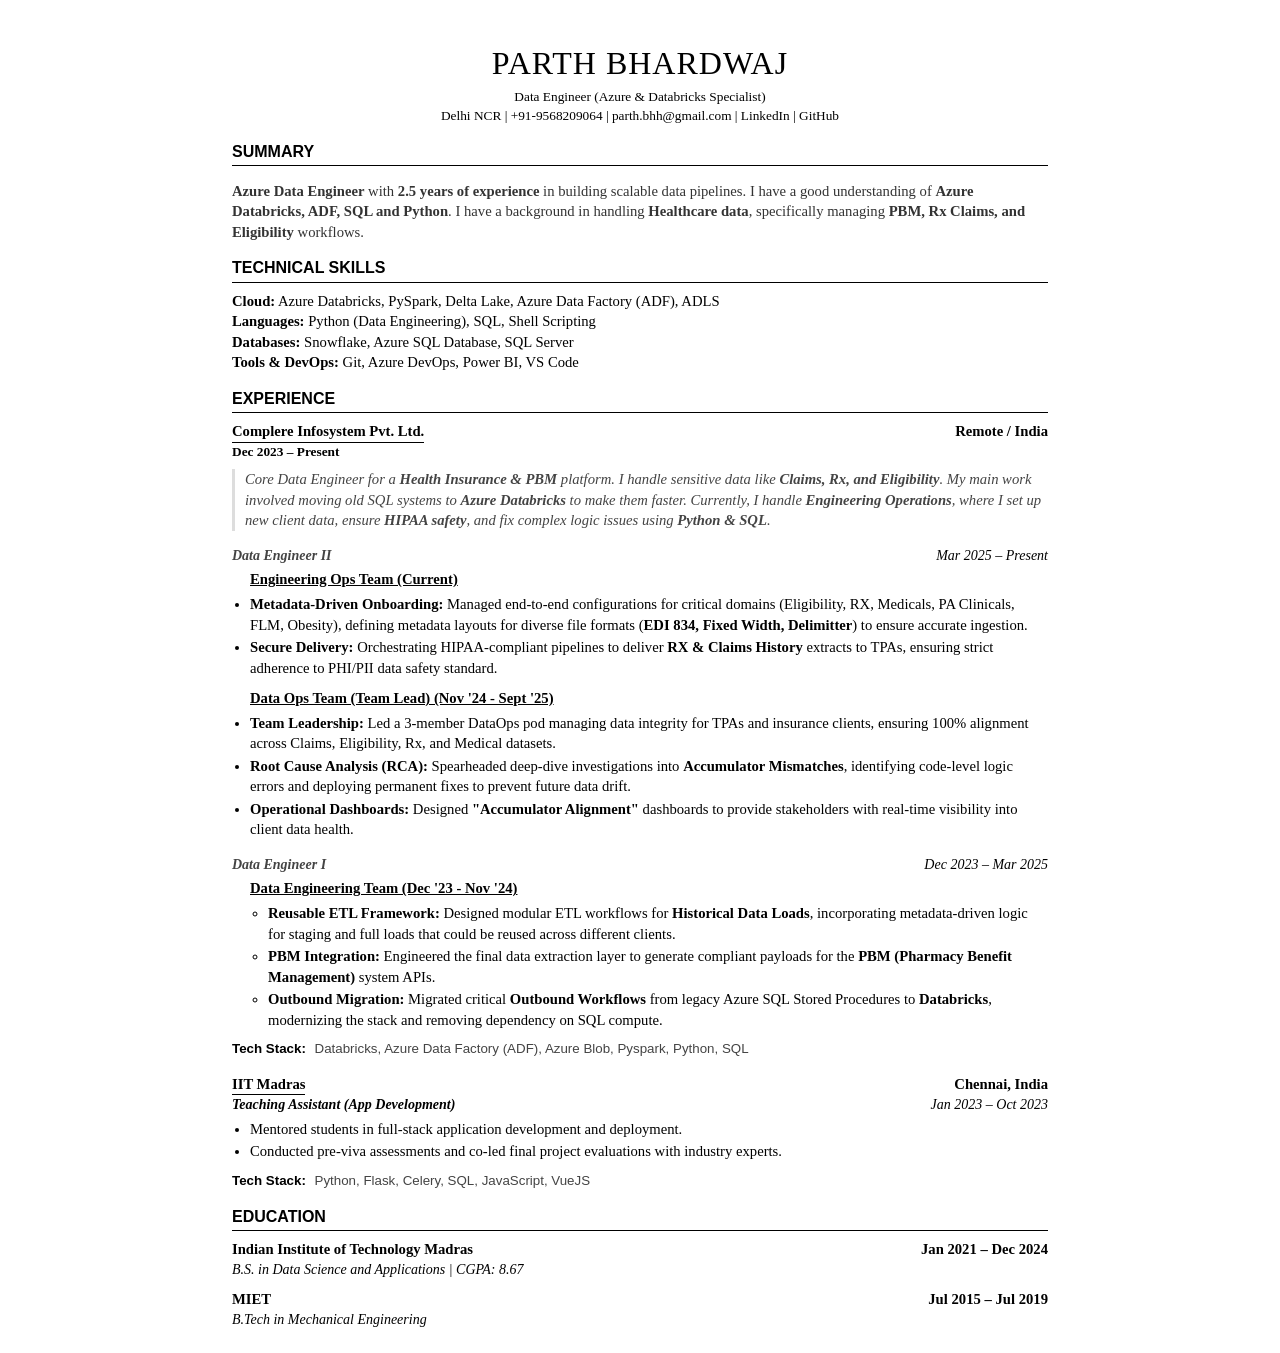
==== commit 6cb993ac: "pushing" ====
--- a/index.html
+++ b/index.html
@@ -23,21 +23,30 @@
     <section>
         <h2>Summary</h2>
         <p>
-            Data Engineer with ~2.5 years of experience specializing in Databricks, PySpark, SQL, Python, and ADF. 
+            <div style="margin-bottom: 15px; color: #333;">
+                <strong>Azure Data Engineer</strong> with <strong>2.5 years of experience</strong> in building scalable data pipelines. 
+                I have a good understanding of <strong>Azure Databricks, ADF, SQL and Python</strong>. 
+                I have a background in handling <strong>Healthcare data</strong>, specifically managing <strong>PBM, Rx Claims, and Eligibility</strong> workflows.
+            </div>
+
+            <!-- Data Engineer with ~2.5 years of experience specializing in Databricks, PySpark, SQL, Python, and ADF. 
             I have successfully migrated complex ETL pipelines from ADF to Databricks, improving performance by 40%. 
-            Experienced in using Python and SQL to automate data workflows for large-scale insurance projects. 
+            Experienced in using Python and SQL to automate data workflows for large-scale insurance projects.  -->
+
+            <!-- Azure Data Engineer with 2.5 years of experience specializing in the Healthcare & PBM domain. 
+             Expert in utilizing Azure Databricks, PySpark, and ADF to architect scalable ETL pipelines for critical workflows including Claims, Rx, Medicals, and Eligibility. Successfully migrated legacy SQL processes to modern Delta Lake architectures and currently leads Engineering Operations to ensure precise, HIPAA-compliant data delivery for enterprise clients. -->
+        
         </p>
     </section>
-
 
 
     <section>
         <h2>Technical Skills</h2>
         <div class="skills-list">
-            <strong>Cloud & ETL:</strong> Azure Data Factory (ADF), Databricks, Azure Blob Storage<br>
-            <strong>Languages:</strong> Python (Advanced), SQL, PySpark, Shell Scripting, R <br>
-            <strong>Databases:</strong> Snowflake, SQL Server, PostgreSQL, Redis, SQLite<br>
-            <strong>Tools:</strong> Git, Docker, Power BI, VS Code, Linux<br>
+            <strong>Cloud:</strong> Azure Databricks, PySpark, Delta Lake, Azure Data Factory (ADF), ADLS<br>
+            <strong>Languages:</strong> Python (Data Engineering), SQL, Shell Scripting<br>
+            <strong>Databases:</strong> Snowflake, Azure SQL Database, SQL Server<br>
+            <strong>Tools & DevOps:</strong> Git, Azure DevOps, Power BI, VS Code<br>
         </div>
     </section>
 
@@ -46,8 +55,6 @@
 
     <section>
         <h2>Experience</h2>
-
-
 
 
     <!-- -------------------- COMPLERE INFOSYSTEM EXPERIENCES -------------------- -->
@@ -63,12 +70,19 @@
             Dec 2023 – Present
         </div>
 
+        <!-- <div style="margin-bottom: 15px; font-style: italic; color: #444; border-left: 3px solid #ddd; padding-left: 10px;">
+            Core Data Engineer for a <strong>Health Insurance & PBM</strong> platform, handling sensitive workflows like 
+            <strong>Claims, Rx, and Eligibility</strong>. Migrated legacy SQL systems to <strong>Azure Databricks (PySpark)</strong> 
+            for improved performance. Currently driving <strong>Engineering Operations</strong>, focusing on metadata-driven onboarding, 
+            <strong>HIPAA compliance</strong>, and resolving complex data logic issues using <strong>Python & SQL</strong>.
+        </div> -->
+        
         <div style="margin-bottom: 15px; font-style: italic; color: #444; border-left: 3px solid #ddd; padding-left: 10px;">
-            Core contributor to a high-scale <strong>Health Insurance & PBM</strong> platform. 
-            Progressed from migration tasks to <strong>Engineering Operations</strong>, utilizing 
-            <strong>Python, Databricks, PySpark, and ADF</strong> to manage complex ETL pipelines and ensure 100% compliance in data delivery.
+            Core Data Engineer for a <strong>Health Insurance & PBM</strong> platform. I handle sensitive data like 
+            <strong>Claims, Rx, and Eligibility</strong>. My main work involved moving old SQL systems to <strong>Azure Databricks</strong> 
+            to make them faster. Currently, I handle <strong>Engineering Operations</strong>, where I set up new client data, ensure 
+            <strong>HIPAA safety</strong>, and fix complex logic issues using <strong>Python & SQL</strong>.
         </div>
-        
 
 
     <!-- -------------------- COMPLERE INFOSYSTEM EXPERIENCES : Data Engineer II  -------------------- -->
@@ -80,11 +94,13 @@
         </div>
 
         <ul>
-            <div style="margin-bottom: 4px; text-decoration: underline; font-weight: 600;">Engineering Ops Team (Current)</div>            <li><strong>Metadata-Driven Onboarding:</strong> Managed end-to-end configurations for critical domains (RX, Medicals, PA Clinicals, FLM, Obesity), defining metadata layouts for diverse file formats (<strong>EDI 834, Fixed Width</strong>) to ensure accurate ingestion.</li>
-            <li><strong>System Optimization:</strong> Streamlined the <strong>"Gold Copy"</strong> framework to clone production-grade configurations, reducing manual effort and ensuring 100% deployment stability.</li>
-            <li><strong>Secure Delivery:</strong> Orchestrated secure outbound pipelines to deliver <strong>RX & Claims History</strong> extracts to TPAs via SFTP with strict compliance.</li>
-
-            <div style="margin-top: 10px; margin-bottom: 4px; text-decoration: underline; font-weight: 600;">Data Ops Team (Team Lead) (Nov '24 - Sept '25)</div>            <li><strong>Team Leadership:</strong> Led a 3-member DataOps pod managing data integrity for TPAs and insurance clients, ensuring 100% alignment across Claims, Eligibility, Rx, and Medical datasets.</li>
+            <div style="margin-bottom: 4px; text-decoration: underline; font-weight: 600;">Engineering Ops Team (Current)</div>            
+            <li><strong>Metadata-Driven Onboarding:</strong> Managed end-to-end configurations for critical domains (Eligibility, RX, Medicals, PA Clinicals, FLM, Obesity), defining metadata layouts for diverse file formats (<strong>EDI 834, Fixed Width, Delimitter</strong>) to ensure accurate ingestion.</li>
+            <!-- <li><strong>System Optimization:</strong> Streamlined the <strong>"Gold Copy"</strong> framework to clone production-grade configurations, reducing manual effort and ensuring 100% deployment stability.</li> -->
+            <li><strong>Secure Delivery:</strong> Orchestrating HIPAA-compliant pipelines to deliver <strong>RX & Claims History</strong> extracts to TPAs, ensuring strict adherence to PHI/PII data safety standard. </li>
+                
+            <div style="margin-top: 10px; margin-bottom: 4px; text-decoration: underline; font-weight: 600;">Data Ops Team (Team Lead) (Nov '24 - Sept '25)</div>            
+            <li><strong>Team Leadership:</strong> Led a 3-member DataOps pod managing data integrity for TPAs and insurance clients, ensuring 100% alignment across Claims, Eligibility, Rx, and Medical datasets.</li>
             <li><strong>Root Cause Analysis (RCA):</strong> Spearheaded deep-dive investigations into <strong>Accumulator Mismatches</strong>, identifying code-level logic errors and deploying permanent fixes to prevent future data drift.</li>
             <li><strong>Operational Dashboards:</strong> Designed <strong>"Accumulator Alignment"</strong> dashboards to provide stakeholders with real-time visibility into client data health.</li>
         </ul>
@@ -97,11 +113,13 @@
                 Data Engineer I</span>
             <span class="dates" style="font-weight: normal; font-style: italic;">Dec 2023 – Mar 2025</span>
         </div>
-        <div style="margin-bottom: 4px; text-decoration: underline; font-weight: 600;">Data Engineering Team (Dec '23 - Nov '24)</div>
         <ul>
-            <li><strong>Reusable ETL Framework:</strong> Designed modular ETL workflows for <strong>Historical Data Loads</strong>, incorporating metadata-driven logic for staging and full loads that could be reused across different clients.</li>
-            <li><strong>PBM Integration:</strong> Engineered the final data extraction layer to generate compliant payloads for the <strong>PBM (Pharmacy Benefit Management)</strong> system APIs.</li>
-            <li><strong>Outbound Migration:</strong> Migrated critical <strong>Outbound Workflows</strong> from legacy Azure SQL Stored Procedures to <strong>Databricks</strong>, modernizing the stack and removing dependency on SQL compute.</li>
+            <div style="margin-bottom: 4px; text-decoration: underline; font-weight: 600;">Data Engineering Team (Dec '23 - Nov '24)</div>
+            <ul>
+                <li><strong>Reusable ETL Framework:</strong> Designed modular ETL workflows for <strong>Historical Data Loads</strong>, incorporating metadata-driven logic for staging and full loads that could be reused across different clients.</li>
+                <li><strong>PBM Integration:</strong> Engineered the final data extraction layer to generate compliant payloads for the <strong>PBM (Pharmacy Benefit Management)</strong> system APIs.</li>
+                <li><strong>Outbound Migration:</strong> Migrated critical <strong>Outbound Workflows</strong> from legacy Azure SQL Stored Procedures to <strong>Databricks</strong>, modernizing the stack and removing dependency on SQL compute.</li>
+            </ul>
         </ul>
     
         <div class="tech-stack">
